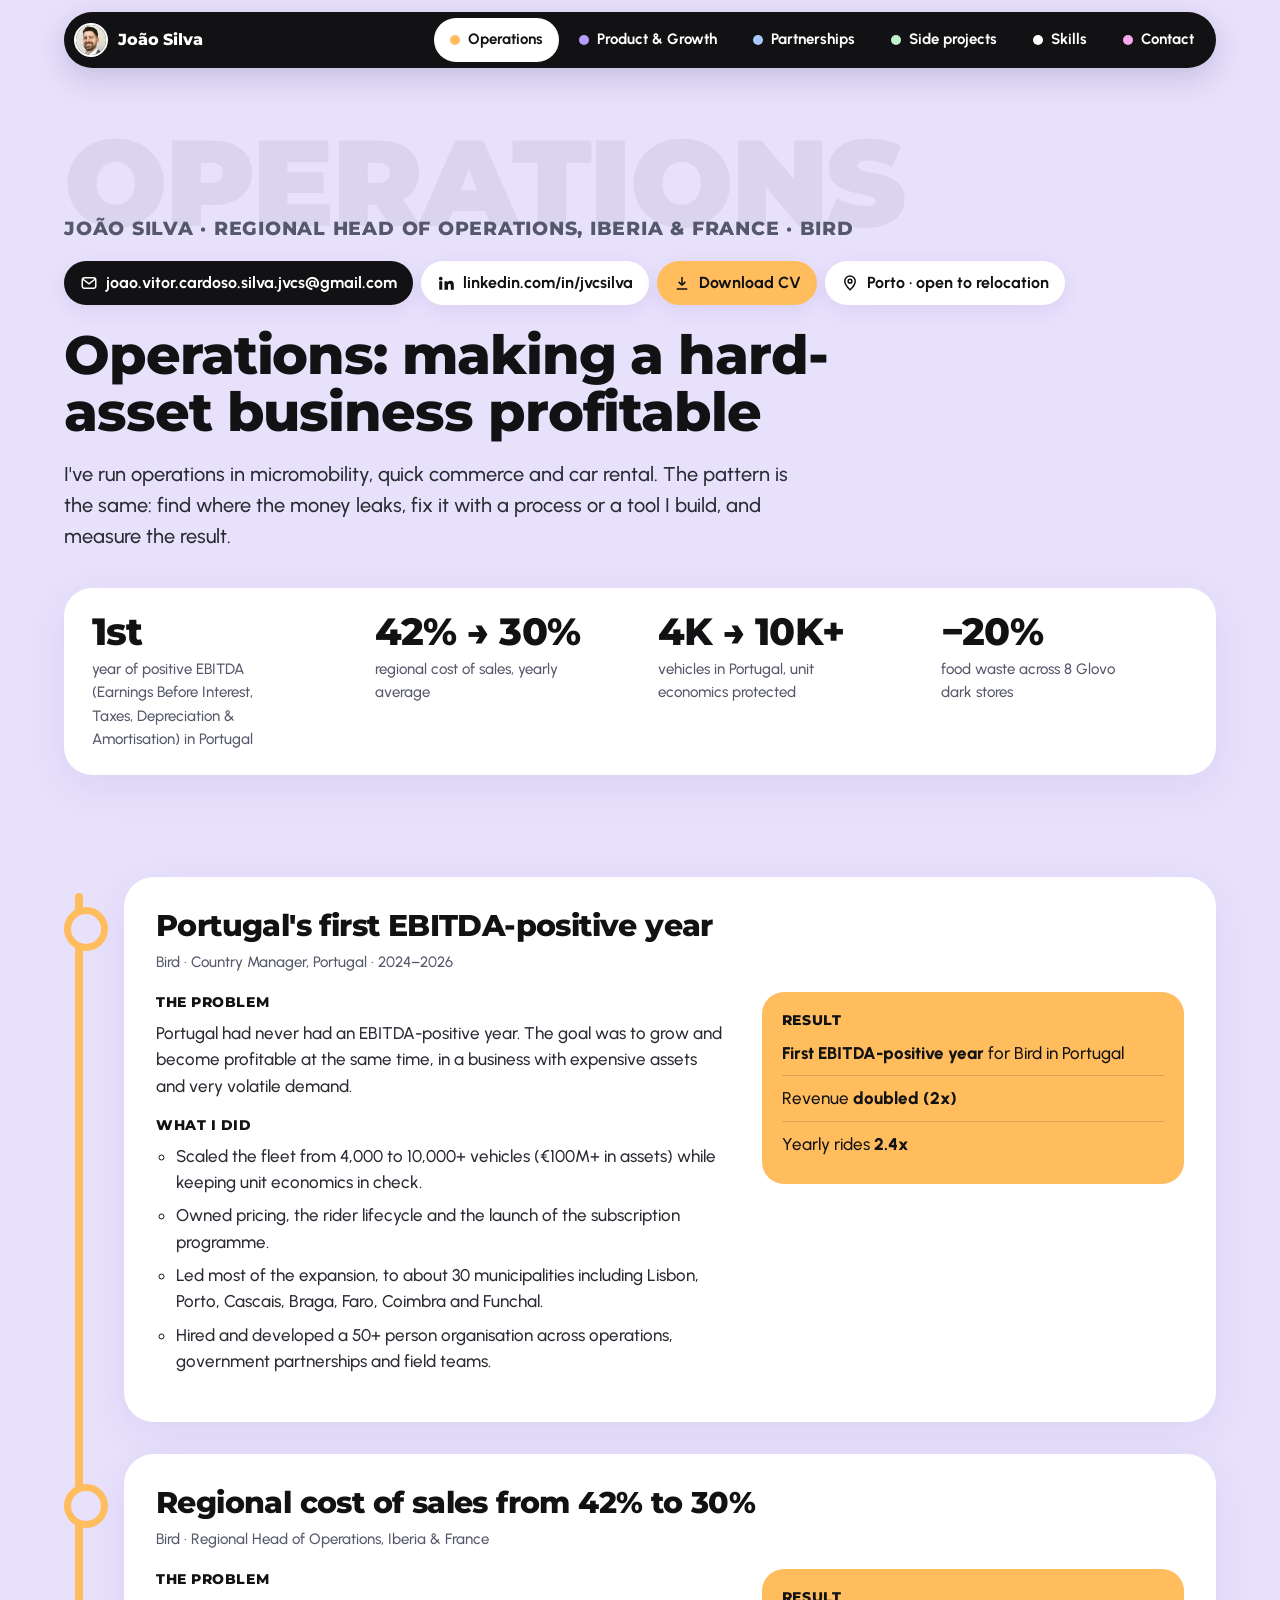
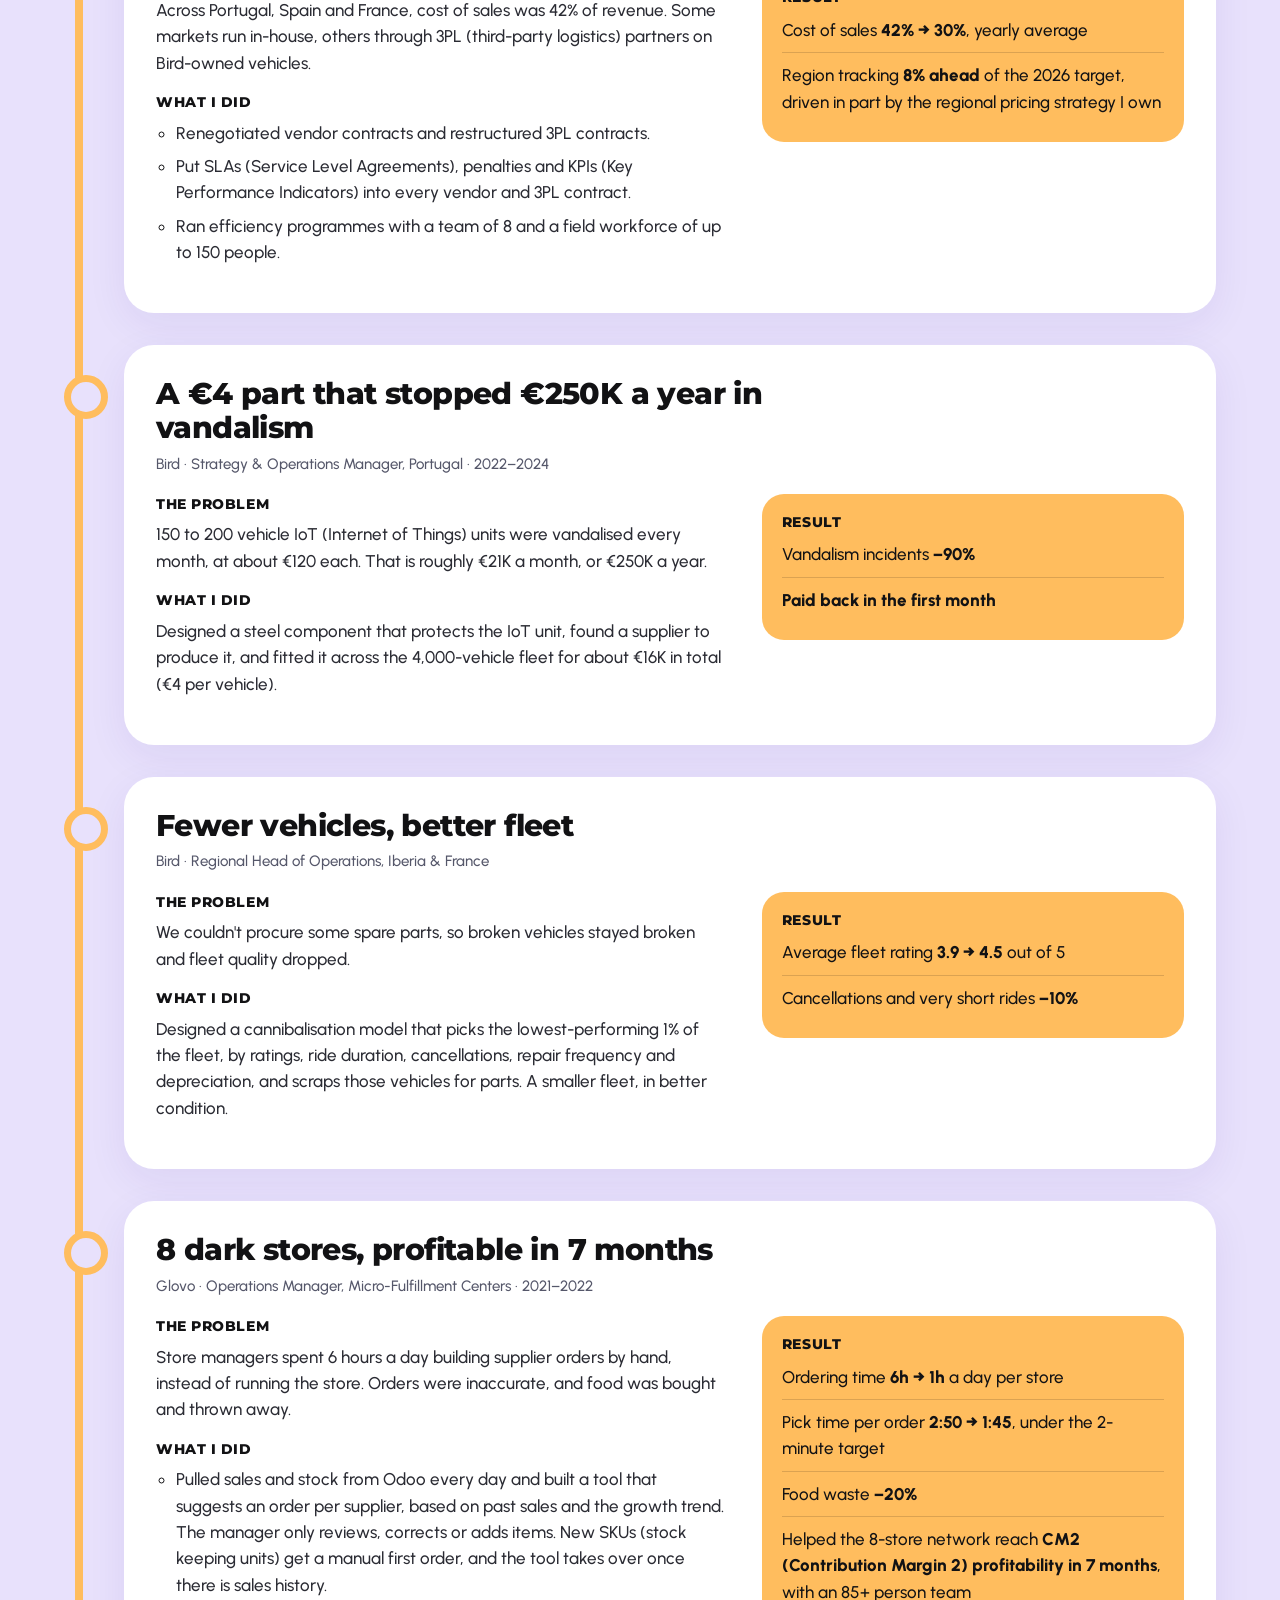
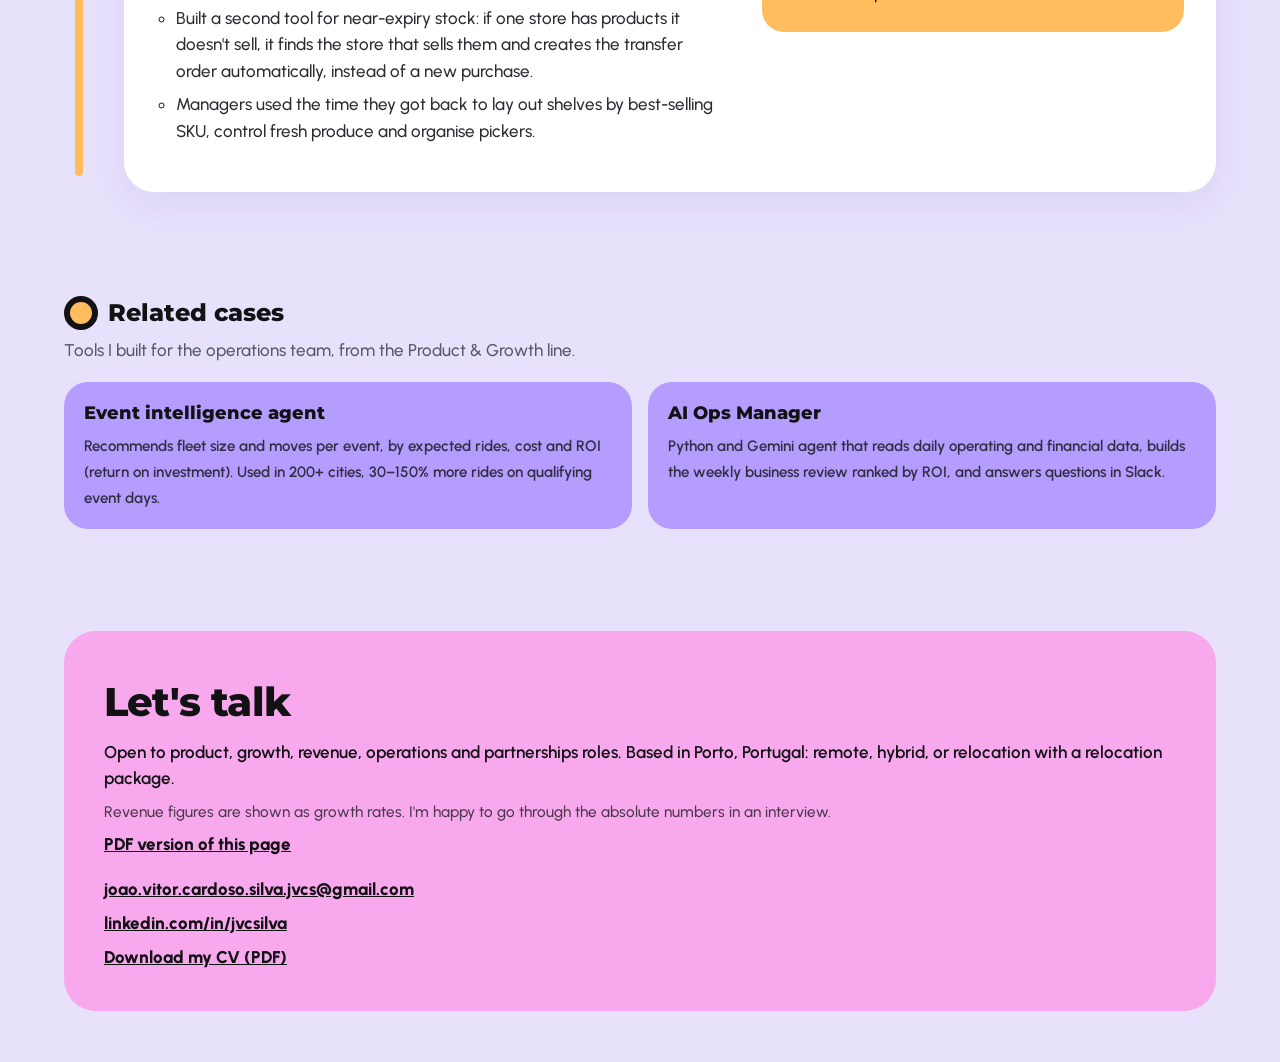
==== operations/index.html @ 39b8984d "Portfolio Co-Authored-By: Claude Opus 5.5 <noreply@anthropic.com> Claude-Session: https://claude.ai/" ====
<!DOCTYPE html>
<html lang="en">
<head>
<meta charset="utf-8">
<meta name="viewport" content="width=device-width, initial-scale=1">
<title>João Silva Operations</title>
<meta name="description" content="Operations cases: Portugal's first EBITDA-positive year at Bird, regional cost of sales from 42% to 30%, fleet quality, and 8 Glovo dark stores profitable in 7 months.">
<link rel="icon" href="../assets/favicon.svg" type="image/svg+xml">
<link rel="apple-touch-icon" href="../assets/img/apple-touch-icon.png">
<meta property="og:type" content="website">
<meta property="og:title" content="João Silva · Operations cases">
<meta property="og:description" content="Operations cases: Portugal's first EBITDA-positive year at Bird, regional cost of sales from 42% to 30%, fleet quality, and 8 Glovo dark stores profitable in 7 months.">
<meta property="og:url" content="https://jvcsilva.pages.dev/operations/">
<meta property="og:image" content="https://jvcsilva.pages.dev/assets/img/share.jpg">
<meta property="og:image:width" content="1200">
<meta property="og:image:height" content="630">
<meta name="twitter:card" content="summary_large_image">
<link rel="preload" href="../assets/fonts/montserrat.woff2" as="font" type="font/woff2" crossorigin>
<link rel="preload" href="../assets/fonts/urbanist.woff2" as="font" type="font/woff2" crossorigin>
<link rel="stylesheet" href="../assets/styles.css">
</head>
<body class="ops">

<header class="top">
  <div class="wrap">
    <a class="brand" href="../index.html"><img src="../assets/img/joao-avatar.jpg" alt="" width="34" height="34"><span>João Silva</span></a>
    <nav class="nav" aria-label="Portfolio sections">
      <a class="ops" href="../operations/index.html" aria-current="page"><span class="l">Operations</span><span class="s">Ops</span></a>
      <a class="prod" href="../product/index.html"><span class="l">Product &amp; Growth</span><span class="s">Product</span></a>
      <a class="part" href="../partnerships/index.html"><span class="l">Partnerships</span><span class="s">Partners</span></a>
      <a class="proj" href="../projects/index.html"><span class="l">Side projects</span><span class="s">Projects</span></a>
      <a class="skl" href="../skills/index.html"><span class="l">Skills</span><span class="s">Skills</span></a>
      <a class="contact" href="#contact"><span class="l">Contact</span><span class="s">Contact</span></a>
    </nav>
  </div>
</header>

<main>
  <section class="band hero">
    <div class="wrap">
      <p class="ghost sm" aria-hidden="true">Operations</p>
      <p class="role">João Silva · Regional Head of Operations, Iberia &amp; France · Bird</p>
      <ul class="contacts" aria-label="Contact">
        <li><a class="mail" href="mailto:joao.vitor.cardoso.silva.jvcs@gmail.com"><svg viewBox="0 0 24 24" fill="none" stroke="currentColor" stroke-width="2" aria-hidden="true"><rect x="3" y="5" width="18" height="14" rx="3"/><path d="m4 7 8 6 8-6"/></svg><span class="full">joao.vitor.cardoso.silva.jvcs@gmail.com</span><span class="short">Email</span></a></li>
        <li><a href="https://www.linkedin.com/in/jvcsilva"><svg viewBox="0 0 24 24" fill="currentColor" aria-hidden="true"><path d="M4.98 3.5a2.5 2.5 0 1 1 0 5 2.5 2.5 0 0 1 0-5zM3 9.5h4V21H3zM10 9.5h3.8v1.6h.06c.53-1 1.83-2.06 3.77-2.06 4.03 0 4.77 2.65 4.77 6.1V21h-4v-5.1c0-1.22-.02-2.79-1.7-2.79-1.7 0-1.96 1.33-1.96 2.7V21H10z"/></svg><span class="full">linkedin.com/in/jvcsilva</span><span class="short">LinkedIn</span></a></li>
        <li><a class="cvbtn" href="../cv/Joao_Silva_CV.pdf" download><svg viewBox="0 0 24 24" fill="none" stroke="currentColor" stroke-width="2" aria-hidden="true"><path d="M12 4v11m0 0-4.5-4.5M12 15l4.5-4.5M5 20h14"/></svg><span class="full">Download CV</span><span class="short">CV</span></a></li>
        <li><span><svg viewBox="0 0 24 24" fill="none" stroke="currentColor" stroke-width="2" aria-hidden="true"><path d="M12 21s-7-6.2-7-11.5a7 7 0 0 1 14 0C19 14.8 12 21 12 21z"/><circle cx="12" cy="9.5" r="2.5"/></svg>Porto · open to relocation</span></li>
      </ul>
      <h1>Operations: making a hard-asset business profitable</h1>
      <p class="lede">I've run operations in micromobility, quick commerce and car rental. The pattern is the same: find where the money leaks, fix it with a process or a tool I build, and measure the result.</p>
      <div class="figs">
        <div class="fig"><b>1st</b><span>year of positive EBITDA (Earnings Before Interest, Taxes, Depreciation &amp; Amortisation) in Portugal</span></div>
        <div class="fig"><b>42% → 30%</b><span>regional cost of sales, yearly average</span></div>
        <div class="fig"><b>4K → 10K+</b><span>vehicles in Portugal, unit economics protected</span></div>
        <div class="fig"><b>−20%</b><span>food waste across 8 Glovo dark stores</span></div>
      </div>
    </div>
  </section>

  <section class="band">
    <div class="wrap">
      <ol class="route">

        <li class="stop">
          <h2>Portugal's first EBITDA-positive year</h2>
          <p class="where">Bird · Country Manager, Portugal · 2024–2026</p>
          <div class="case">
            <div>
              <h3>The problem</h3>
              <p>Portugal had never had an EBITDA-positive year. The goal was to grow and become profitable at the same time, in a business with expensive assets and very volatile demand.</p>
              <h3>What I did</h3>
              <ul>
                <li>Scaled the fleet from 4,000 to 10,000+ vehicles (€100M+ in assets) while keeping unit economics in check.</li>
                <li>Owned pricing, the rider lifecycle and the launch of the subscription programme.</li>
                <li>Led most of the expansion, to about 30 municipalities including Lisbon, Porto, Cascais, Braga, Faro, Coimbra and Funchal.</li>
                <li>Hired and developed a 50+ person organisation across operations, government partnerships and field teams.</li>
              </ul>
            </div>
            <div class="result">
              <h3>Result</h3>
              <ul>
                <li><strong>First EBITDA-positive year</strong> for Bird in Portugal</li>
                <li>Revenue <strong>doubled (2x)</strong></li>
                <li>Yearly rides <strong>2.4x</strong></li>
              </ul>
            </div>
          </div>
        </li>

        <li class="stop">
          <h2>Regional cost of sales from 42% to 30%</h2>
          <p class="where">Bird · Regional Head of Operations, Iberia &amp; France</p>
          <div class="case">
            <div>
              <h3>The problem</h3>
              <p>Across Portugal, Spain and France, cost of sales was 42% of revenue. Some markets run in-house, others through 3PL (third-party logistics) partners on Bird-owned vehicles.</p>
              <h3>What I did</h3>
              <ul>
                <li>Renegotiated vendor contracts and restructured 3PL contracts.</li>
                <li>Put SLAs (Service Level Agreements), penalties and KPIs (Key Performance Indicators) into every vendor and 3PL contract.</li>
                <li>Ran efficiency programmes with a team of 8 and a field workforce of up to 150 people.</li>
              </ul>
            </div>
            <div class="result">
              <h3>Result</h3>
              <ul>
                <li>Cost of sales <strong>42% → 30%</strong>, yearly average</li>
                <li>Region tracking <strong>8% ahead</strong> of the 2026 target, driven in part by the regional pricing strategy I own</li>
              </ul>
            </div>
          </div>
        </li>

        <li class="stop">
          <h2>A €4 part that stopped €250K a year in vandalism</h2>
          <p class="where">Bird · Strategy &amp; Operations Manager, Portugal · 2022–2024</p>
          <div class="case">
            <div>
              <h3>The problem</h3>
              <p>150 to 200 vehicle IoT (Internet of Things) units were vandalised every month, at about €120 each. That is roughly €21K a month, or €250K a year.</p>
              <h3>What I did</h3>
              <p>Designed a steel component that protects the IoT unit, found a supplier to produce it, and fitted it across the 4,000-vehicle fleet for about €16K in total (€4 per vehicle).</p>
            </div>
            <div class="result">
              <h3>Result</h3>
              <ul>
                <li>Vandalism incidents <strong>−90%</strong></li>
                <li><strong>Paid back in the first month</strong></li>
              </ul>
            </div>
          </div>
        </li>

        <li class="stop">
          <h2>Fewer vehicles, better fleet</h2>
          <p class="where">Bird · Regional Head of Operations, Iberia &amp; France</p>
          <div class="case">
            <div>
              <h3>The problem</h3>
              <p>We couldn't procure some spare parts, so broken vehicles stayed broken and fleet quality dropped.</p>
              <h3>What I did</h3>
              <p>Designed a cannibalisation model that picks the lowest-performing 1% of the fleet, by ratings, ride duration, cancellations, repair frequency and depreciation, and scraps those vehicles for parts. A smaller fleet, in better condition.</p>
            </div>
            <div class="result">
              <h3>Result</h3>
              <ul>
                <li>Average fleet rating <strong>3.9 → 4.5</strong> out of 5</li>
                <li>Cancellations and very short rides <strong>−10%</strong></li>
              </ul>
            </div>
          </div>
        </li>

        <li class="stop">
          <h2>8 dark stores, profitable in 7 months</h2>
          <p class="where">Glovo · Operations Manager, Micro-Fulfillment Centers · 2021–2022</p>
          <div class="case">
            <div>
              <h3>The problem</h3>
              <p>Store managers spent 6 hours a day building supplier orders by hand, instead of running the store. Orders were inaccurate, and food was bought and thrown away.</p>
              <h3>What I did</h3>
              <ul>
                <li>Pulled sales and stock from Odoo every day and built a tool that suggests an order per supplier, based on past sales and the growth trend. The manager only reviews, corrects or adds items. New SKUs (stock keeping units) get a manual first order, and the tool takes over once there is sales history.</li>
                <li>Built a second tool for near-expiry stock: if one store has products it doesn't sell, it finds the store that sells them and creates the transfer order automatically, instead of a new purchase.</li>
                <li>Managers used the time they got back to lay out shelves by best-selling SKU, control fresh produce and organise pickers.</li>
              </ul>
            </div>
            <div class="result">
              <h3>Result</h3>
              <ul>
                <li>Ordering time <strong>6h → 1h</strong> a day per store</li>
                <li>Pick time per order <strong>2:50 → 1:45</strong>, under the 2-minute target</li>
                <li>Food waste <strong>−20%</strong></li>
                <li>Helped the 8-store network reach <strong>CM2 (Contribution Margin 2) profitability in 7 months</strong>, with an 85+ person team</li>
              </ul>
            </div>
          </div>
        </li>

      </ol>
    </div>
  </section>

  <section class="band change">
    <div class="wrap">
      <h2>Related cases</h2>
      <p>Tools I built for the operations team, from the Product &amp; Growth line.</p>
      <div class="xfer">
        <a class="prod" href="../product/index.html#agents"><b>Event intelligence agent</b><span>Recommends fleet size and moves per event, by expected rides, cost and ROI (return on investment). Used in 200+ cities, 30–150% more rides on qualifying event days.</span></a>
        <a class="prod" href="../product/index.html#agents"><b>AI Ops Manager</b><span>Python and Gemini agent that reads daily operating and financial data, builds the weekly business review ranked by ROI, and answers questions in Slack.</span></a>
      </div>
    </div>
  </section>
</main>

<footer class="band foot" id="contact">
  <div class="wrap">
    <div>
      <h2>Let's talk</h2>
      <p>Open to product, growth, revenue, operations and partnerships roles. Based in Porto, Portugal: remote, hybrid, or relocation with a relocation package.</p>
      <p class="fig-note">Revenue figures are shown as growth rates. I'm happy to go through the absolute numbers in an interview.</p>
      <p class="noprint"><a href="../pdf/Joao_Silva_Portfolio_Operations.pdf">PDF version of this page</a></p>
    </div>
    <ul>
      <li><a href="mailto:joao.vitor.cardoso.silva.jvcs@gmail.com">joao.vitor.cardoso.silva.jvcs@gmail.com</a></li>
      <li><a href="https://www.linkedin.com/in/jvcsilva">linkedin.com/in/jvcsilva</a></li>
      <li><a href="../cv/Joao_Silva_CV.pdf" download>Download my CV (PDF)</a></li>
    </ul>
  </div>
</footer>

<script>
{
  const root=document.documentElement;
  const calm=window.matchMedia('(prefers-reduced-motion: reduce)').matches;
  if(!calm&&'IntersectionObserver' in window){
    root.classList.add('js');
    const hero=[...document.querySelectorAll('.hero .wrap > :not(.hero-grid), .hero-text > *, .portrait')];
    hero.forEach((el,i)=>{el.classList.add('reveal');el.style.setProperty('--d',(i*0.07).toFixed(2)+'s');});
    const rest=[...document.querySelectorAll('.career, .mline, .stop, .skillcard, .xfer a, .foot .wrap')];
    rest.forEach(el=>el.classList.add('reveal'));
    document.querySelectorAll('.stations').forEach(ul=>[...ul.children].forEach((li,i)=>li.style.setProperty('--i',i)));
    requestAnimationFrame(()=>requestAnimationFrame(()=>hero.forEach(el=>el.classList.add('in'))));
    const seen=new IntersectionObserver(entries=>{
      let n=0;
      entries.forEach(e=>{if(e.isIntersecting){e.target.style.setProperty('--d',(n++*0.08).toFixed(2)+'s');e.target.classList.add('in');seen.unobserve(e.target);}});
    },{rootMargin:'0px 0px -8% 0px',threshold:0});
    rest.forEach(el=>seen.observe(el));
    window.addEventListener('beforeprint',()=>document.querySelectorAll('.reveal').forEach(el=>el.classList.add('in')));
  }
}
</script>
</body>
</html>
---- assets/styles.css ----
/* VOICE   a senior operator's portfolio, friendly and confident, like a well-made consumer app
   IDEA    a metro map of a career: each track is a coloured line, each case a station on it
   PICTURE giant faded name behind the title, a glossy 3D metro roundel; pastel line tiles
   COLOUR  lavender ground, white cards, near-black ink; orange = Operations, lavender = Product & AI,
           sky blue = Partnerships, pink = contact, mint = availability
   TYPE    Montserrat 800/900 for display and numbers, Urbanist for text (both self-hosted)
   LAYOUT  hero with name, contacts and stats; bento of line tiles; cases as white cards on a line */

@font-face{font-family:Montserrat;src:url(fonts/montserrat.woff2) format("woff2");font-weight:100 900;font-display:swap}
@font-face{font-family:Urbanist;src:url(fonts/urbanist.woff2) format("woff2");font-weight:100 900;font-display:swap}

/* Palette and finish taken from the person's fitness-app reference: lavender ground, white cards,
   pastel tiles (orange, lavender, sky blue, pink), near-black ink, a dark pill navigation bar. */
:root{color-scheme:light;--bg:#e8e1fc;--bg2:#f3effe;--ink:#121214;--soft:#55576a;--faint:#8b8d9c;--card:#ffffff;--edge:rgba(18,18,20,.07);--neon:#121214;--ops:#ffbd5e;--prod:#b49dff;--part:#a8c8ff;--pink:#f8a9ee;--mint:#bff2cd;--dark:#121214;--line:var(--ink);--display:Montserrat,"Arial Black",system-ui,sans-serif}
*{box-sizing:border-box;min-width:0}
html{scroll-padding-top:84px;background:var(--bg)}
body{margin:0;color:var(--ink);font:500 17px/1.55 Urbanist,system-ui,-apple-system,"Segoe UI",sans-serif;overflow-x:clip;background:radial-gradient(1000px 640px at 85% -10%,var(--bg2),transparent 70%),var(--bg)}
img{max-width:100%;height:auto;display:block}
a{color:inherit}
.ops{--line:var(--ops)}
.prod{--line:var(--prod)}
.part{--line:var(--part)}
.proj{--line:var(--mint)}
.skl{--line:#ffffff}
.wrap{max-width:1240px;margin:0 auto}
.band{padding-block:clamp(28px,4vw,56px);padding-inline:max(5vw,16px)}

/* top bar: a dark pill, like an app's tab bar */
.top{position:sticky;top:0;z-index:5;padding:12px max(5vw,16px)}
.top .wrap{display:flex;flex-wrap:wrap;align-items:center;justify-content:space-between;gap:8px 16px;background:var(--dark);color:#fff;border-radius:999px;padding:6px;box-shadow:0 10px 30px rgba(40,20,90,.18)}
.brand{display:inline-flex;align-items:center;gap:10px;font-family:var(--display);font-weight:800;font-size:16px;text-decoration:none;letter-spacing:-.01em;padding:4px 14px 4px 4px;border-radius:999px;min-height:44px}
.brand img{width:34px;height:34px;border-radius:50%;object-fit:cover;border:2px solid #fff}
.brand:hover{background:rgba(255,255,255,.1)}
.nav{display:flex;flex-wrap:wrap;gap:4px}
.nav a{text-decoration:none;display:inline-flex;align-items:center;gap:8px;padding:10px 16px;border-radius:999px;font-weight:700;font-size:15px;min-height:44px}
.nav .s,.contacts .short{display:none}
.nav a::before{content:"";width:10px;height:10px;border-radius:50%;background:var(--line);flex:none}
.nav a.contact::before{background:var(--pink)}
.nav a:hover{background:rgba(255,255,255,.1)}
.nav a[aria-current=page]{background:#fff;color:var(--dark)}
.nav a:focus-visible,.mline:focus-visible,.xfer a:focus-visible,.foot a:focus-visible,.contacts a:focus-visible{outline:3px solid #6a4cff;outline-offset:3px}

/* hero */
.hero{position:relative}
.ghost{font-family:var(--display);font-weight:900;font-size:clamp(64px,13vw,190px);line-height:.86;letter-spacing:-.02em;text-transform:uppercase;color:rgba(18,18,20,.06);margin:0 0 -.18em;user-select:none;overflow-wrap:anywhere}
.hero .wrap{position:relative}
.badge{position:absolute;right:0;top:10px;width:clamp(220px,26vw,330px);height:auto;overflow:visible}
.badge text{font-family:var(--display);font-weight:800;font-size:12.6px;letter-spacing:.14em;fill:var(--ink)}
.badge .spin{transform-origin:100px 100px;animation:turn 28s linear infinite}
@keyframes turn{to{transform:rotate(360deg)}}
@media (prefers-reduced-motion:reduce){.badge .spin{animation:none}}
@media (max-width:420px){.fig b{font-size:24px}.fig{padding:12px 10px}}
.ghost.sm{font-size:clamp(34px,9.5vw,150px)}
.role{font-family:var(--display);font-weight:800;text-transform:uppercase;letter-spacing:.04em;font-size:clamp(15px,1.6vw,19px);color:var(--soft);margin:0 0 18px}
h1{font-family:var(--display);font-weight:800;font-size:clamp(32px,4.4vw,54px);line-height:1.05;letter-spacing:-.02em;margin:0 0 18px;text-wrap:balance;max-width:22ch}
.contacts{list-style:none;margin:0 0 22px;padding:0;display:flex;flex-wrap:wrap;gap:8px}
.contacts>li>a,.contacts>li>span{display:inline-flex;align-items:center;gap:8px;min-height:44px;padding:8px 16px;border-radius:999px;background:var(--card);text-decoration:none;font-weight:700;font-size:16px;box-shadow:0 6px 20px rgba(60,30,140,.08);overflow-wrap:anywhere}
.contacts svg{width:18px;height:18px;flex:none}
.contacts .mail{background:var(--dark);color:#fff}
.contacts .avail{background:var(--mint)}
.contacts .cvbtn{background:var(--ops)}
.contacts>li>a:hover{transform:translateY(-1px)}
.lede{font-size:clamp(18px,1.6vw,20px);max-width:62ch;margin:0;color:#2a2b33}
.who{color:var(--soft);margin:14px 0 0;font-size:15px}
.figs{display:grid;grid-template-columns:repeat(auto-fit,minmax(8.5em,1fr));gap:0;margin-top:clamp(24px,3vw,36px);background:var(--card);border-radius:28px;padding:8px 10px;box-shadow:0 12px 40px rgba(60,30,140,.08)}
.fig{padding:16px 18px}
.fig b{display:block;font-family:var(--display);font-weight:800;font-size:clamp(28px,3vw,40px);line-height:1.05;letter-spacing:-.02em;white-space:nowrap;color:var(--ink)}
.fig span{display:block;font-size:15px;color:var(--soft);margin-top:6px;max-width:22ch}

/* home: bento of line tiles */
.map{display:grid;grid-template-columns:repeat(2,minmax(0,1fr));gap:18px}
.map>.ops{grid-column:1/-1}
.mline{display:block;text-decoration:none;border-radius:28px;padding:24px 26px 26px;background:var(--line);color:var(--dark);container-type:inline-size;transition:transform .2s}
.mline:hover{transform:translateY(-3px)}
.mhead{display:flex;flex-wrap:wrap;align-items:baseline;justify-content:space-between;gap:6px 16px;margin-bottom:20px}
.mhead h2{margin:0;font-family:var(--display);font-size:clamp(24px,2.6vw,32px);font-weight:800;letter-spacing:-.02em}
.mhead p{margin:0;font-size:15px;font-weight:600;opacity:.8}
.go{font-weight:800;white-space:nowrap;background:var(--dark);color:#fff;border-radius:999px;padding:4px 12px;margin-left:6px;display:inline-block}
.stations{list-style:none;margin:0;padding:0;display:grid;grid-template-columns:repeat(var(--n,4),minmax(0,1fr));position:relative}
.stations::before{content:"";position:absolute;left:0;right:0;top:9px;height:8px;border-radius:4px;background:var(--dark)}
.stations li{position:relative;padding:34px 14px 0 0}
.stations li::before{content:"";position:absolute;top:2px;left:0;width:22px;height:22px;border-radius:50%;background:var(--line);border:5px solid var(--dark)}
.stations b{display:block;font-family:var(--display);font-weight:800;font-size:18px;line-height:1.15;letter-spacing:-.01em}
.stations span{display:block;font-size:15px;font-weight:600;opacity:.78;margin-top:4px}
@container (max-width:640px){
  .stations{grid-template-columns:minmax(0,1fr);padding-left:40px}
  .stations::before{left:7px;right:auto;top:6px;bottom:6px;width:8px;height:auto}
  .stations li{padding:0 0 16px 0}
  .stations li::before{left:-40px;top:0}
}

/* track pages: cases as glass cards on one coloured line */
.route{list-style:none;margin:0;padding:0;position:relative}
.route::before{content:"";position:absolute;left:11px;top:16px;bottom:16px;width:8px;border-radius:4px;background:var(--line)}
.stop{position:relative;margin:0 0 clamp(22px,3vw,32px) clamp(44px,5vw,60px);background:var(--card);border-radius:30px;padding:clamp(20px,3vw,32px);box-shadow:0 12px 40px rgba(60,30,140,.07)}
.stop:last-child{margin-bottom:0}
.stop::before{content:"";position:absolute;left:calc(-1 * clamp(44px,5vw,60px));top:30px;width:30px;height:30px;border-radius:50%;background:var(--bg);border:7px solid var(--line)}
.stop h2{margin:0;font-family:var(--display);font-size:clamp(22px,2.4vw,30px);line-height:1.12;font-weight:800;letter-spacing:-.02em;max-width:34ch}
.where{margin:8px 0 18px;color:var(--soft);font-size:15px}
.case{display:grid;grid-template-columns:minmax(0,1.35fr) minmax(0,1fr);gap:18px 36px}
.case h3{font-family:var(--display);font-size:14px;font-weight:800;text-transform:uppercase;letter-spacing:.04em;color:var(--ink);margin:0 0 6px}
.case p{margin:0 0 16px;max-width:66ch;color:#2a2b33}
.case ul{margin:0 0 16px;padding-left:20px;color:#2a2b33}
.case li{margin-bottom:7px}
.case li::marker{color:var(--ink)}
.case strong{color:var(--ink)}
.result{background:var(--line);color:var(--dark);border-radius:22px;padding:18px 20px;align-self:start}
.result h3{color:var(--dark)}
.result ul{list-style:none;padding:0;margin:0;color:var(--dark)}
.result li{padding:9px 0;border-top:1px solid rgba(0,0,0,.14);margin:0}
.result li:first-of-type{border-top:0;padding-top:2px}
.result strong{font-weight:800;color:var(--dark)}
.tags{display:flex;flex-wrap:wrap;gap:6px;margin:10px 0 0!important;padding:0;list-style:none}
.result .tags li,.tags li{font-size:13px;font-weight:700;border:0;border-radius:99px;padding:4px 11px;margin:0;background:rgba(0,0,0,.12)}
.stage{border-left:4px solid var(--line);padding-left:14px;margin:0 0 14px}
.stage p{margin:0}
.shot{margin:4px 0 16px;border:1px solid var(--edge);border-radius:22px;overflow:hidden;background:#fff}
.shot figcaption{font-size:14px;color:var(--soft);padding:10px 14px;background:var(--bg2)}

/* parking review gallery and evals */
.sub{font-family:var(--display);font-size:17px;font-weight:800;margin:30px 0 14px}
.reviews{display:grid;grid-template-columns:repeat(auto-fit,minmax(15em,1fr));gap:16px}
.rcard{margin:0;border:1px solid var(--edge);border-radius:22px;overflow:hidden;display:grid;grid-template-columns:110px minmax(0,1fr);background:var(--bg2)}
.rcard img{width:110px;height:100%;min-height:170px;object-fit:cover}
.rcard figcaption{padding:12px 14px;font-size:14px}
.rcard p{margin:4px 0 8px;color:#2a2b33}
.rcard b{font-family:var(--display);font-weight:800;font-size:15px}
.pass{color:#0d8a3a}
.fail{color:#d0201a}
.rcard dl{display:grid;grid-template-columns:auto minmax(0,1fr);gap:2px 10px;margin:0;color:var(--soft);font-size:13px}
.rcard dt{font-weight:700}
.rcard dd{margin:0;overflow-wrap:anywhere}
.note{font-size:13px;color:var(--soft);margin:8px 0 0}
.evals{display:grid;grid-template-columns:minmax(0,1fr);gap:20px;margin-top:8px}
.bars{list-style:none;margin:0;padding:0;display:grid;gap:8px;max-width:760px}
.bars li{display:grid;grid-template-columns:9.5em minmax(0,1fr) 3.6em;align-items:center;gap:10px;font-size:15px}
.bars i{display:block;height:16px;border-radius:99px;background:var(--line);width:calc(var(--v) * 1%)}
.bars li:last-child i{opacity:.4}
.bars b{text-align:right;font-variant-numeric:tabular-nums;font-weight:800}

/* interchange */
.change h2{font-family:var(--display);font-size:24px;font-weight:800;margin:0 0 6px;display:flex;align-items:center;gap:10px}
.change h2::before{content:"";width:22px;height:22px;border-radius:50%;border:6px solid var(--dark);background:var(--ops);flex:none}
.change>.wrap>p{margin:0 0 18px;color:var(--soft)}
.xfer{display:grid;grid-template-columns:repeat(auto-fit,minmax(16em,1fr));gap:16px}
.xfer a{display:block;text-decoration:none;border-radius:24px;padding:18px 20px;background:var(--line);color:var(--dark);transition:transform .2s}
.xfer a:hover{transform:translateY(-3px)}
.xfer b{display:block;font-family:var(--display);font-size:18px;font-weight:800;margin-bottom:4px}
.xfer span{font-size:15px;font-weight:600;opacity:.8}

/* hero with portrait: full colour, in a circle */
.hero-grid{display:grid;grid-template-columns:minmax(0,1fr) clamp(200px,20vw,260px);gap:clamp(28px,4vw,56px);align-items:center;position:relative}
.portrait{position:relative;margin:clamp(48px,6vw,96px) 0 0;align-self:start}
.portrait img{width:100%;height:auto;aspect-ratio:1;object-fit:cover;border-radius:50%;border:7px solid #fff;box-shadow:0 18px 44px rgba(60,30,140,.18),0 0 0 14px rgba(255,255,255,.35)}
@media (max-width:900px){
  .hero-grid{grid-template-columns:minmax(0,1fr)}
  .portrait{position:absolute;top:-4px;right:0;margin:0;width:clamp(84px,22vw,124px)}
  .portrait img{border-width:4px;box-shadow:0 10px 24px rgba(60,30,140,.18),0 0 0 7px rgba(255,255,255,.35)}
  .hero-text .ghost{margin-right:clamp(88px,24vw,136px)}
}

/* motion: quiet fade-up as things enter the screen, metro lines draw themselves */
@media (prefers-reduced-motion:no-preference){
  html.js .reveal{opacity:0;transform:translateY(16px);transition:opacity .7s cubic-bezier(.2,.7,.2,1),transform .7s cubic-bezier(.2,.7,.2,1);transition-delay:var(--d,0s)}
  html.js .reveal.in{opacity:1;transform:none}
  html.js .reveal .stations::before{transform:scaleX(0);transform-origin:left center;transition:transform 1.1s cubic-bezier(.2,.7,.2,1) .25s}
  html.js .reveal.in .stations::before{transform:scaleX(1)}
  html.js .reveal .stations li::before{opacity:0;transform:scale(.4);transition:opacity .45s ease,transform .45s cubic-bezier(.2,.9,.3,1.3);transition-delay:calc(.35s + var(--i,0) * .14s)}
  html.js .reveal.in .stations li::before{opacity:1;transform:none}
  .mline,.xfer a,.contacts>li>a,.stop{transition:transform .25s ease,box-shadow .25s ease}
  .mline:hover,.xfer a:hover{box-shadow:0 16px 40px rgba(60,30,140,.16)}
}
@container (max-width:640px){
  html.js .reveal .stations::before{transform:scaleY(0);transform-origin:center top}
  html.js .reveal.in .stations::before{transform:scaleY(1)}
}

/* career line and skills */
.career{margin-top:clamp(24px,3vw,36px);background:var(--card);border-radius:28px;padding:24px 26px 18px;box-shadow:0 12px 40px rgba(60,30,140,.08);container-type:inline-size;--line:var(--ops)}
.career .stations span{color:var(--soft);opacity:1}
.skills{display:grid;grid-template-columns:repeat(2,minmax(0,1fr));gap:18px}
.skillcard{background:var(--line);border-radius:28px;padding:24px 26px}
.skillcard h2{font-family:var(--display);font-size:clamp(22px,2.4vw,28px);font-weight:800;margin:0 0 14px;letter-spacing:-.02em}
.sgroup{margin-bottom:16px}
.sgroup h3{font-family:var(--display);font-size:14px;font-weight:800;text-transform:uppercase;letter-spacing:.04em;margin:0 0 8px}
.chips{list-style:none;margin:0;padding:0;display:flex;flex-wrap:wrap;gap:8px}
.chips li{background:rgba(255,255,255,.72);border-radius:999px;padding:7px 13px;font-size:15px;font-weight:600;line-height:1.3}
.lang{grid-column:1/-1}
@media (max-width:800px){.skills{grid-template-columns:minmax(0,1fr)}}

.gameshots{display:flex;gap:14px;margin-top:18px;flex-wrap:wrap}
.gameshots figure{margin:0;flex:0 1 210px;border-radius:24px;overflow:hidden;box-shadow:0 10px 30px rgba(60,30,140,.18)}
.play a{display:inline-block;margin-top:14px;background:var(--dark);color:#fff;text-decoration:none;font-weight:800;border-radius:999px;padding:10px 18px}
@media (max-width:600px){.gameshots figure{flex:1 1 0}}

/* footer: the pink tile */
.foot .wrap{display:flex;flex-wrap:wrap;justify-content:space-between;align-items:end;gap:18px 40px;background:var(--pink);color:var(--dark);border-radius:32px;padding:clamp(24px,4vw,40px)}
.foot h2{margin:0 0 6px;font-family:var(--display);font-size:clamp(28px,3.4vw,40px);font-weight:800;letter-spacing:-.02em}
.foot p{margin:0;font-weight:600}
.foot p+p{margin-top:8px}
.foot p.fig-note{font-weight:500;font-size:.9em;opacity:.75}
.foot ul{list-style:none;margin:0;padding:0;display:grid;gap:8px;font-size:17px}
.foot a{font-weight:800;overflow-wrap:anywhere}

@media (max-width:860px){.map{grid-template-columns:minmax(0,1fr)}}
@media (max-width:800px){.case{grid-template-columns:minmax(0,1fr)}}
@media (max-width:600px){
  .route::before{left:9px}
  .stop{margin-left:36px;border-radius:22px}
  .stop::before{left:-36px;width:26px;height:26px;border-width:6px}
  .fig{padding:12px 12px}
  .rcard{grid-template-columns:minmax(0,1fr)}
  .rcard img{width:100%;height:200px;min-height:0}
}
@media (max-width:420px){.bars li{grid-template-columns:7.5em minmax(0,1fr) 3.4em;font-size:13px}}
@media (prefers-reduced-motion:reduce){*{transition:none!important}}


/* phones: the menu becomes the app's bottom tab bar; contact chips go compact */
@media (max-width:700px){
  html{scroll-padding-top:16px}
  body{padding-bottom:calc(92px + env(safe-area-inset-bottom,0px))}
  .top{position:fixed;top:auto;bottom:0;left:0;right:0;z-index:20;padding:0 12px calc(10px + env(safe-area-inset-bottom,0px))}
  .top .wrap{border-radius:999px;padding:6px;justify-content:center;flex-wrap:nowrap}
  .brand{display:none}
  .nav{flex-wrap:nowrap;width:100%;gap:2px}
  .nav a{flex:1 1 0;flex-direction:column;justify-content:center;gap:4px;padding:7px 2px;min-height:54px;font-size:13px;border-radius:999px;text-align:center}
  .nav .l{display:none}
  .nav a.contact{display:none}
  .nav .s{display:block}
  .contacts .full{display:none}
  .contacts .short{display:inline}
  .contacts{gap:8px}
  .contacts>li>a,.contacts>li>span{padding:8px 14px;font-size:15px}
}

/* print / PDF: same identity on white paper */
@page{size:A4;margin:14mm 14mm 16mm}
@media print{
  :root{--edge:#dcdde2}
  html,body{background:#fff!important}
  body{font-size:11pt;line-height:1.45;-webkit-print-color-adjust:exact;print-color-adjust:exact}
  .top,.noprint,.change,.badge,.portrait{display:none}
  .reveal{opacity:1!important;transform:none!important}
  .band{padding:0 0 7mm}
  .ghost{color:#efedf6;font-size:56pt;margin-bottom:-.12em}
  .contacts>li>a,.contacts>li>span{box-shadow:none;border:1px solid #dcdde2;min-height:0;padding:3px 10px;font-size:10pt}
  .contacts .mail{background:#fff;color:#121214}
  .figs,.stop{box-shadow:none;border:1px solid #dcdde2}
  h1{font-size:22pt;max-width:none}
  .lede{font-size:12pt;color:#2a2b30}
  .figs{border-radius:14px;margin-top:5mm}
  .fig b{font-size:18pt}
  .fig span{color:#3a3b40}
  .stop{border-radius:16px;padding:6mm;margin-bottom:5mm;break-inside:auto}
  .stop h2{font-size:15pt}
  .stop>h2,.stop>.where,.case h3{break-after:avoid}
  .result,.stage,.case li,.case p,.fig,.reviews,.evals,.note,.sub{break-inside:avoid}
  .sub{break-after:avoid}
  .stop::before{background:#fff}
  .case{display:block}
  .result{margin-top:2mm;border-radius:12px}
  .case p,.case ul,.rcard p{color:#2a2b30}
  .case h3{color:#121214}
  .rcard{grid-template-columns:90px minmax(0,1fr)}
  .rcard img{width:90px;min-height:150px}
  .foot .wrap{border-radius:14px;padding:6mm}
  a{text-decoration:none}
}
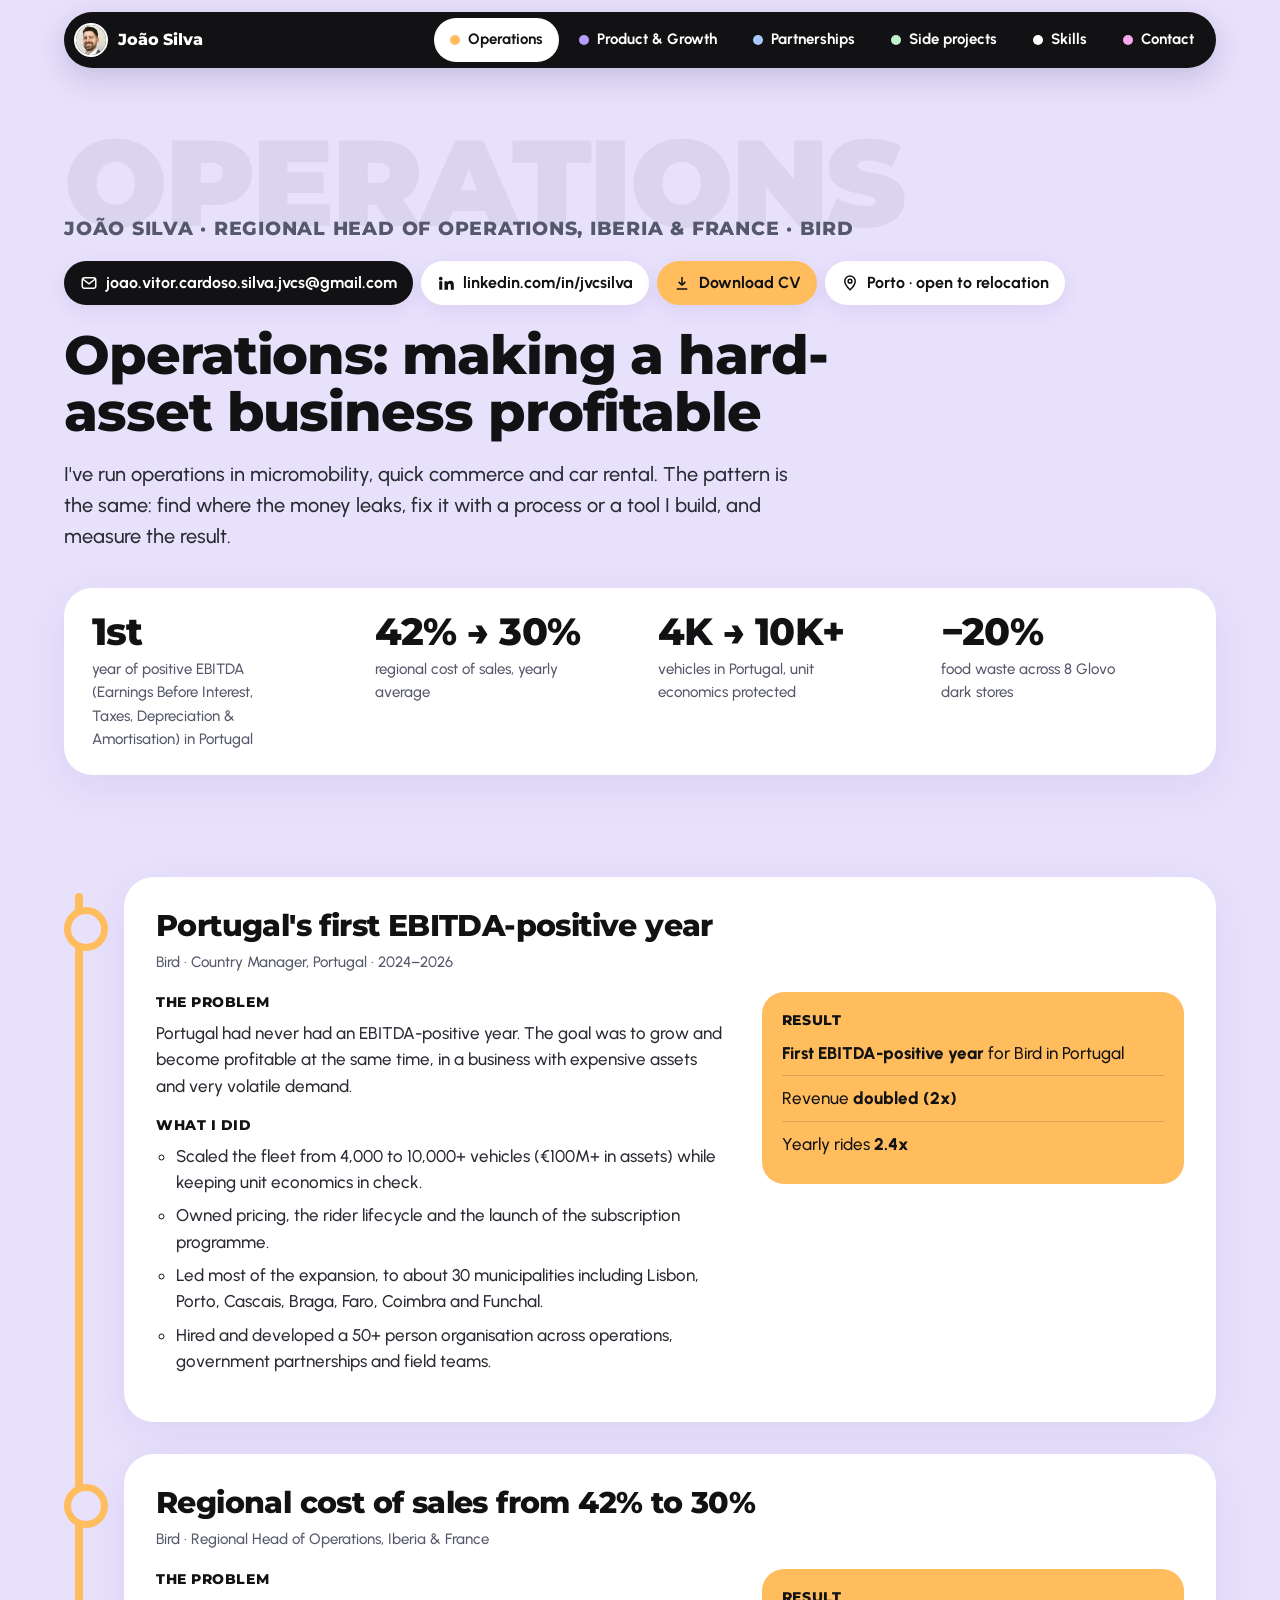
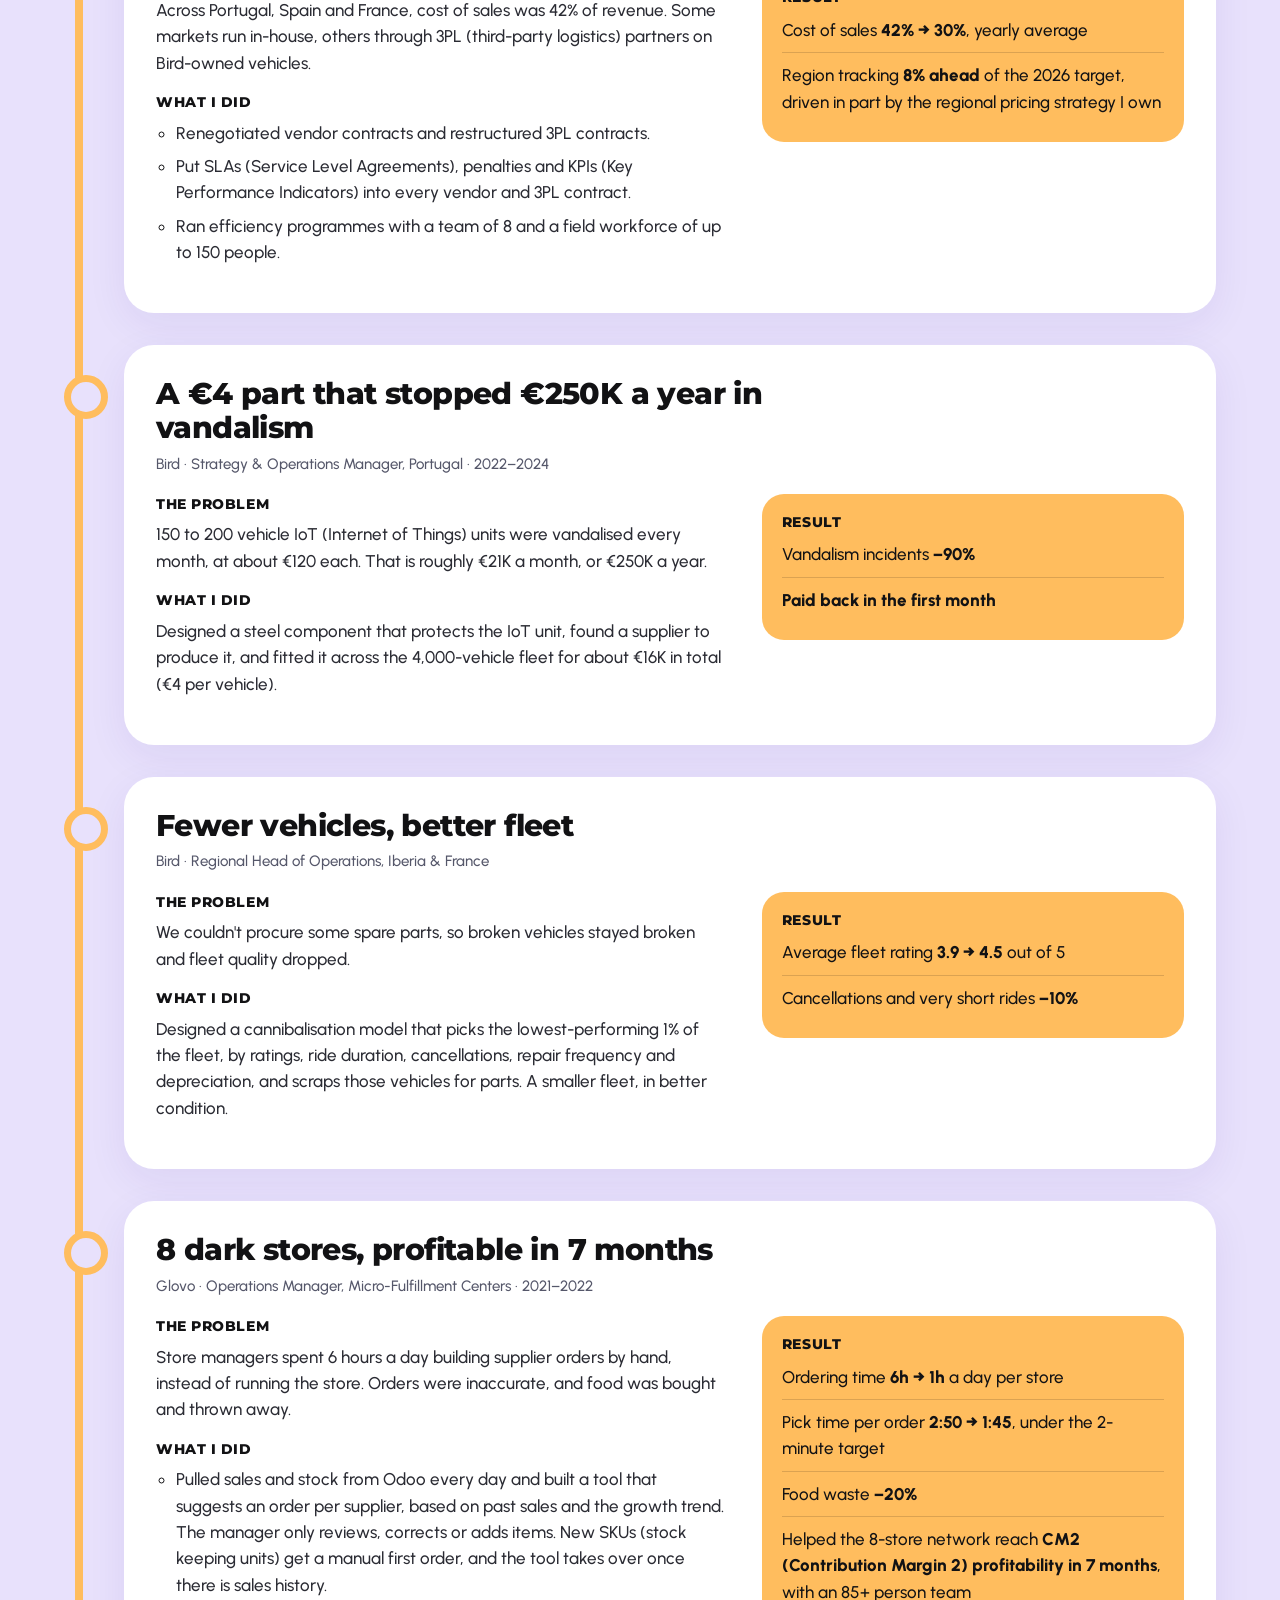
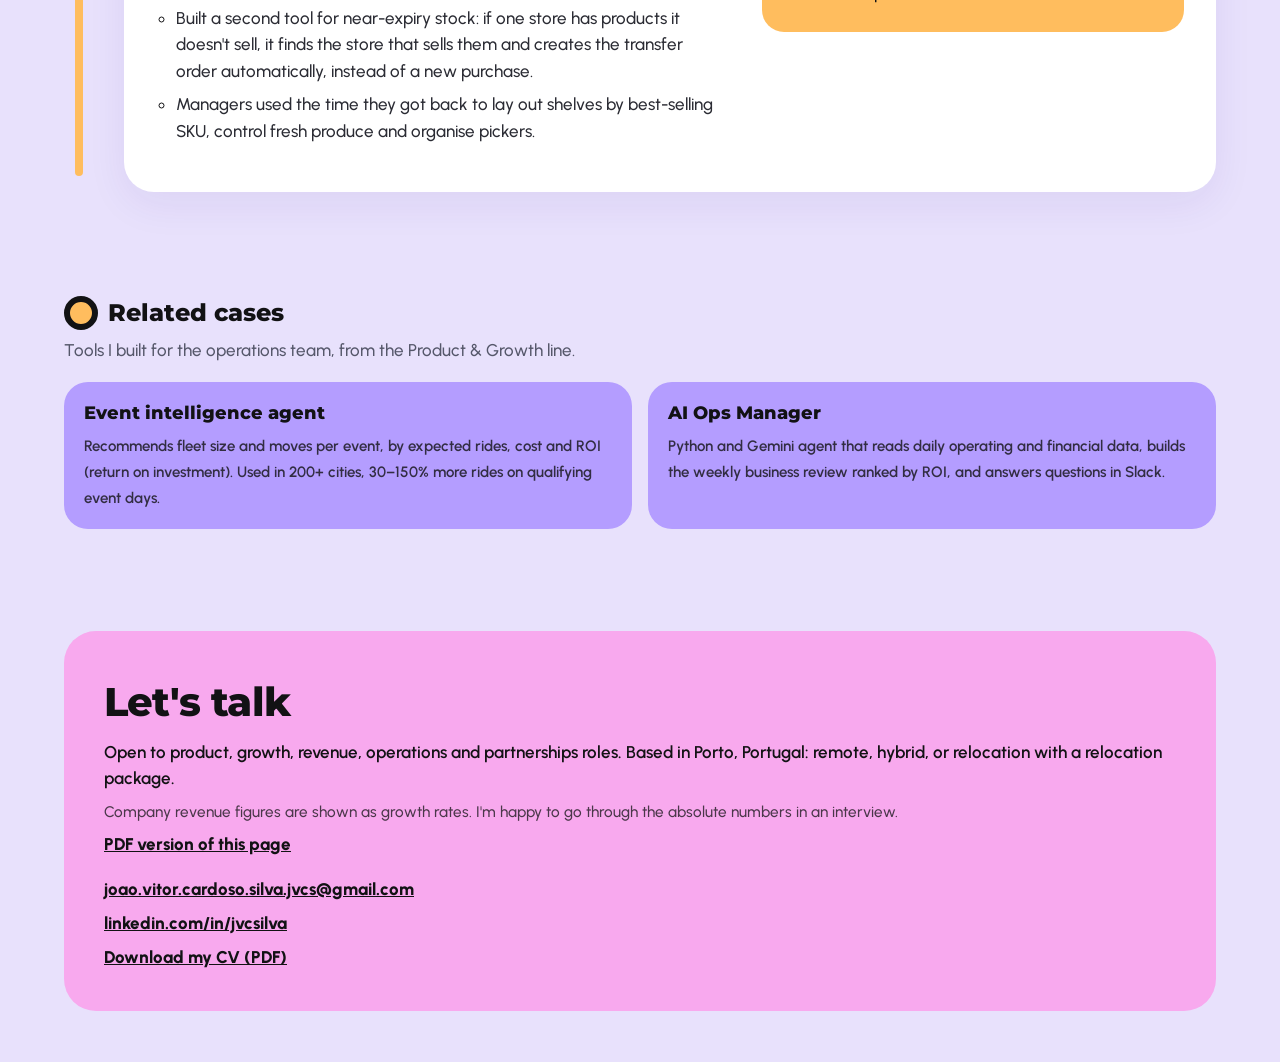
==== commit 4b85d9e8: "Clarify revenue note Co-Authored-By: Claude Opus 5.5 <noreply@anthropic.com> Claude-Session: https:/" ====
--- a/operations/index.html
+++ b/operations/index.html
@@ -198,7 +198,7 @@
     <div>
       <h2>Let's talk</h2>
       <p>Open to product, growth, revenue, operations and partnerships roles. Based in Porto, Portugal: remote, hybrid, or relocation with a relocation package.</p>
-      <p class="fig-note">Revenue figures are shown as growth rates. I'm happy to go through the absolute numbers in an interview.</p>
+      <p class="fig-note">Company revenue figures are shown as growth rates. I'm happy to go through the absolute numbers in an interview.</p>
       <p class="noprint"><a href="../pdf/Joao_Silva_Portfolio_Operations.pdf">PDF version of this page</a></p>
     </div>
     <ul>
